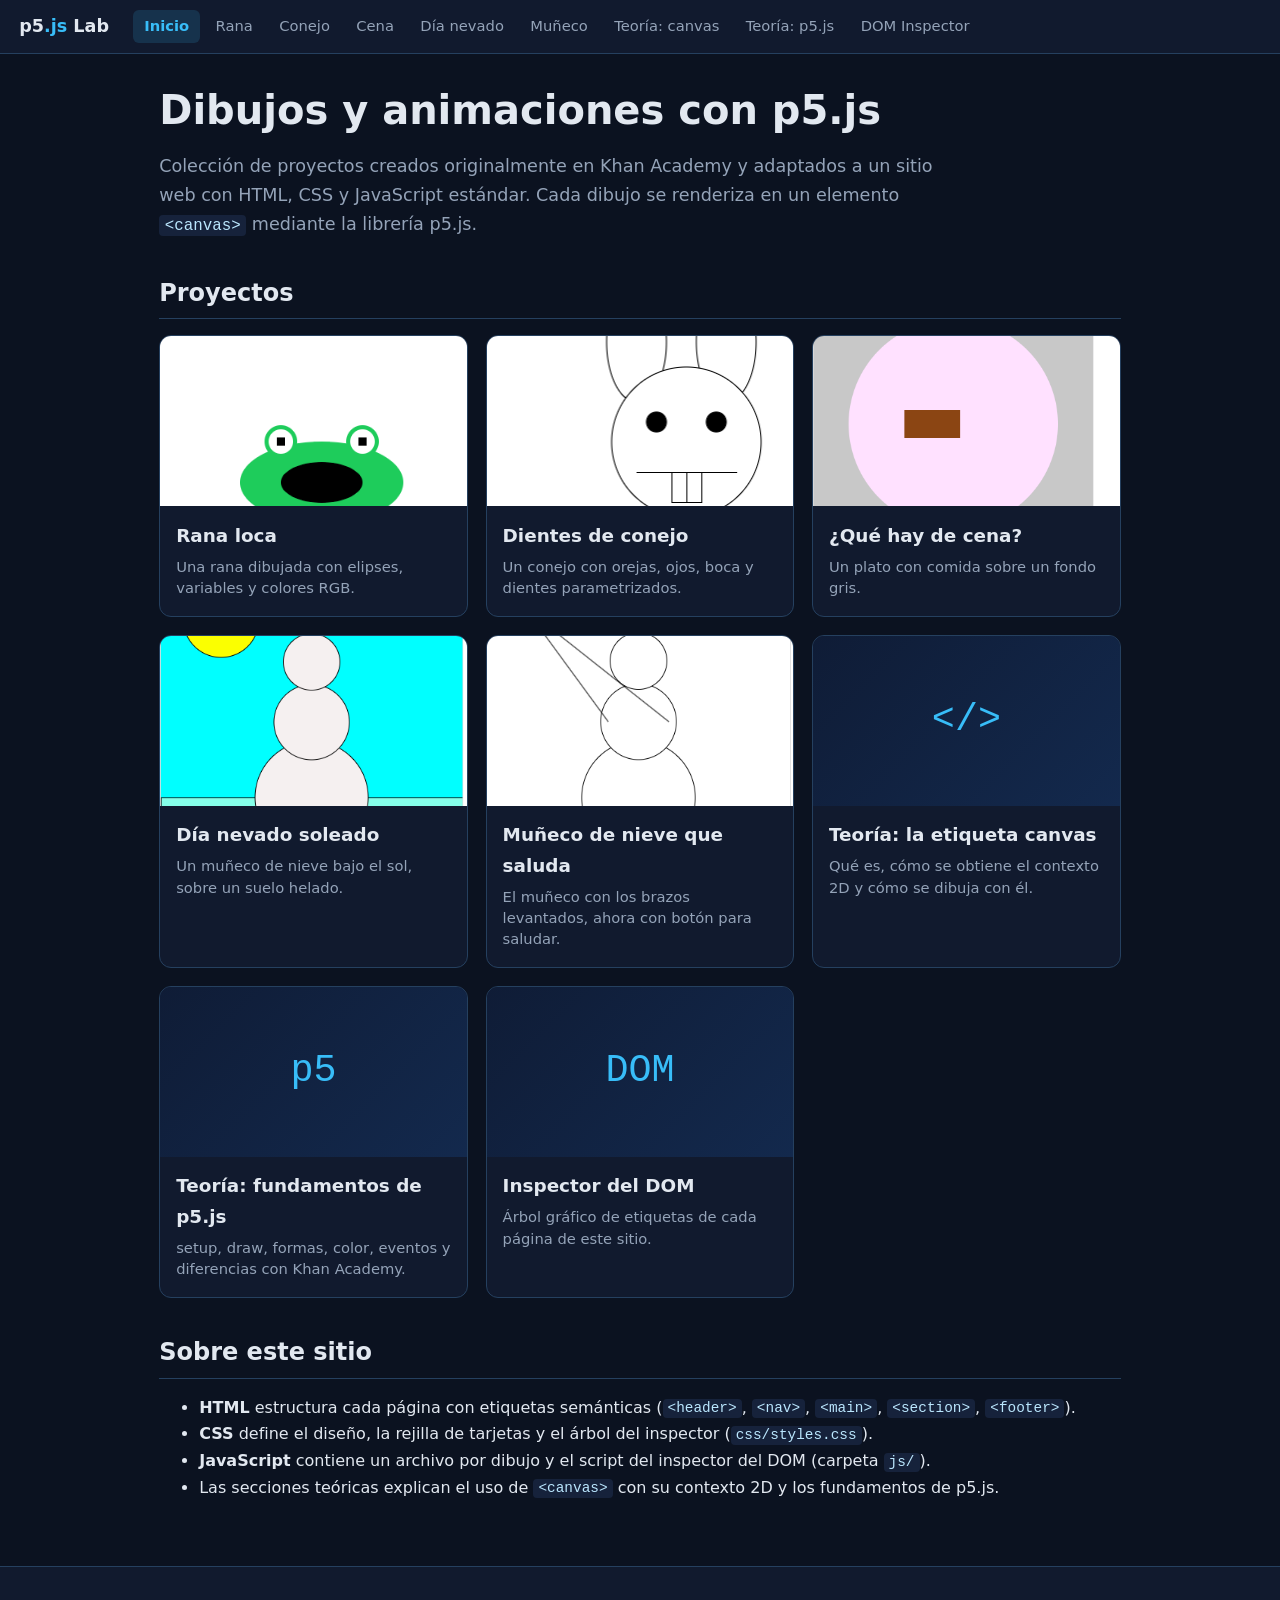
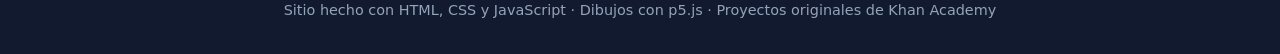
==== index.html @ 33856f77 "Sitio web p5.js" ====
<!DOCTYPE html>
<html lang="es">
<head>
  <meta charset="UTF-8">
  <meta name="viewport" content="width=device-width, initial-scale=1">
  <meta name="description" content="Proyectos de dibujo y animación con p5.js y canvas, adaptados de Khan Academy.">
  <title>Inicio · p5.js Lab</title>
  <link rel="stylesheet" href="css/styles.css">
</head>
<body>
  <header class="site-header">
    <a class="brand" href="index.html">p5<span>.js</span> Lab</a>
    <nav aria-label="Navegación principal">
      <ul>
        <li><a href="index.html" aria-current="page">Inicio</a></li>
        <li><a href="rana.html">Rana</a></li>
        <li><a href="conejo.html">Conejo</a></li>
        <li><a href="cena.html">Cena</a></li>
        <li><a href="dia-nevado.html">Día nevado</a></li>
        <li><a href="muneco.html">Muñeco</a></li>
        <li><a href="teoria-canvas.html">Teoría: canvas</a></li>
        <li><a href="teoria-p5.html">Teoría: p5.js</a></li>
        <li><a href="dom-inspector.html">DOM Inspector</a></li>
      </ul>
    </nav>
  </header>

  <main id="inicio">
    <section id="bienvenida">
      <h1>Dibujos y animaciones con p5.js</h1>
      <p class="lead">Colección de proyectos creados originalmente en Khan Academy y adaptados a un sitio web con HTML, CSS y JavaScript estándar. Cada dibujo se renderiza en un elemento <code>&lt;canvas&gt;</code> mediante la librería p5.js.</p>
    </section>

    <section id="proyectos">
      <h2>Proyectos</h2>
      <ul class="rejilla">
        <li class="tarjeta">
          <a href="rana.html">
            <img src="img/miniatura-rana.png" alt="Vista previa de Rana loca" loading="lazy">
            <div class="cuerpo"><h3>Rana loca</h3><p>Una rana dibujada con elipses, variables y colores RGB.</p></div>
          </a>
        </li>
        <li class="tarjeta">
          <a href="conejo.html">
            <img src="img/miniatura-conejo.png" alt="Vista previa de Dientes de conejo" loading="lazy">
            <div class="cuerpo"><h3>Dientes de conejo</h3><p>Un conejo con orejas, ojos, boca y dientes parametrizados.</p></div>
          </a>
        </li>
        <li class="tarjeta">
          <a href="cena.html">
            <img src="img/miniatura-cena.png" alt="Vista previa de ¿Qué hay de cena?" loading="lazy">
            <div class="cuerpo"><h3>¿Qué hay de cena?</h3><p>Un plato con comida sobre un fondo gris.</p></div>
          </a>
        </li>
        <li class="tarjeta">
          <a href="dia-nevado.html">
            <img src="img/miniatura-dia-nevado.png" alt="Vista previa de Día nevado soleado" loading="lazy">
            <div class="cuerpo"><h3>Día nevado soleado</h3><p>Un muñeco de nieve bajo el sol, sobre un suelo helado.</p></div>
          </a>
        </li>
        <li class="tarjeta">
          <a href="muneco.html">
            <img src="img/miniatura-muneco.png" alt="Vista previa de Muñeco de nieve que saluda" loading="lazy">
            <div class="cuerpo"><h3>Muñeco de nieve que saluda</h3><p>El muñeco con los brazos levantados, ahora con botón para saludar.</p></div>
          </a>
        </li>
        <li class="tarjeta teoria">
          <a href="teoria-canvas.html">
            <div class="icono" aria-hidden="true">&lt;/&gt;</div>
            <div class="cuerpo"><h3>Teoría: la etiqueta canvas</h3><p>Qué es, cómo se obtiene el contexto 2D y cómo se dibuja con él.</p></div>
          </a>
        </li>
        <li class="tarjeta teoria">
          <a href="teoria-p5.html">
            <div class="icono" aria-hidden="true">p5</div>
            <div class="cuerpo"><h3>Teoría: fundamentos de p5.js</h3><p>setup, draw, formas, color, eventos y diferencias con Khan Academy.</p></div>
          </a>
        </li>
        <li class="tarjeta teoria">
          <a href="dom-inspector.html">
            <div class="icono" aria-hidden="true">DOM</div>
            <div class="cuerpo"><h3>Inspector del DOM</h3><p>Árbol gráfico de etiquetas de cada página de este sitio.</p></div>
          </a>
        </li>
      </ul>
    </section>

    <section id="acerca">
      <h2>Sobre este sitio</h2>
      <ul>
        <li><strong>HTML</strong> estructura cada página con etiquetas semánticas (<code>&lt;header&gt;</code>, <code>&lt;nav&gt;</code>, <code>&lt;main&gt;</code>, <code>&lt;section&gt;</code>, <code>&lt;footer&gt;</code>).</li>
        <li><strong>CSS</strong> define el diseño, la rejilla de tarjetas y el árbol del inspector (<code>css/styles.css</code>).</li>
        <li><strong>JavaScript</strong> contiene un archivo por dibujo y el script del inspector del DOM (carpeta <code>js/</code>).</li>
        <li>Las secciones teóricas explican el uso de <code>&lt;canvas&gt;</code> con su contexto 2D y los fundamentos de p5.js.</li>
      </ul>
    </section>
  </main>

  <footer class="site-footer">
    <p>Sitio hecho con HTML, CSS y JavaScript · Dibujos con p5.js · Proyectos originales de Khan Academy</p>
  </footer>


</body>
</html>
---- css/styles.css ----
/* ===== Variables ===== */
:root {
  --bg: #0b1220;
  --panel: #111a2e;
  --panel-2: #16223b;
  --borde: #25405f;
  --cyan: #38bdf8;
  --verde: #34d399;
  --ambar: #fbbf24;
  --violeta: #a78bfa;
  --texto: #e2e8f0;
  --muted: #94a3b8;
  --linea: #5b7089;
  --mono: ui-monospace, "SFMono-Regular", Menlo, Consolas, "Liberation Mono", monospace;
  --sans: system-ui, -apple-system, "Segoe UI", Roboto, "Helvetica Neue", Arial, sans-serif;
}

* { box-sizing: border-box; }

html { scroll-behavior: smooth; }

body {
  margin: 0;
  background: var(--bg);
  color: var(--texto);
  font-family: var(--sans);
  line-height: 1.65;
  min-height: 100vh;
  display: flex;
  flex-direction: column;
}

a { color: var(--cyan); }
a:hover { color: #7dd3fc; }

/* ===== Encabezado y navegación ===== */
.site-header {
  background: var(--panel);
  border-bottom: 1px solid var(--borde);
  padding: .6rem 1.2rem;
  display: flex;
  flex-wrap: wrap;
  align-items: center;
  gap: .6rem 1.5rem;
  position: sticky;
  top: 0;
  z-index: 10;
}

.brand {
  font-weight: 700;
  font-size: 1.1rem;
  text-decoration: none;
  color: var(--texto);
}
.brand span { color: var(--cyan); }

.site-header nav ul {
  list-style: none;
  margin: 0;
  padding: 0;
  display: flex;
  flex-wrap: wrap;
  gap: .25rem;
}

.site-header nav a {
  display: block;
  padding: .3rem .7rem;
  border-radius: 6px;
  text-decoration: none;
  color: var(--muted);
  font-size: .92rem;
}
.site-header nav a:hover { background: var(--panel-2); color: var(--texto); }
.site-header nav a[aria-current="page"] {
  background: rgba(56, 189, 248, .15);
  color: var(--cyan);
  font-weight: 600;
}

/* ===== Contenido ===== */
main {
  width: 100%;
  max-width: 1000px;
  margin: 0 auto;
  padding: 2rem 1.2rem 3rem;
  flex: 1;
}
main.ancho { max-width: 1400px; }

h1 { font-size: clamp(1.8rem, 4vw, 2.5rem); line-height: 1.2; margin: 0 0 .6rem; }
h2 {
  font-size: 1.5rem;
  margin: 2.2rem 0 .8rem;
  padding-bottom: .3rem;
  border-bottom: 1px solid var(--borde);
}
h3 { font-size: 1.15rem; margin: 1.6rem 0 .5rem; color: var(--cyan); }

.lead { font-size: 1.1rem; color: var(--muted); max-width: 70ch; }

code {
  font-family: var(--mono);
  font-size: .9em;
  background: var(--panel-2);
  padding: .1em .35em;
  border-radius: 4px;
  color: #bae6fd;
}

pre {
  background: #060b16;
  border: 1px solid var(--borde);
  border-radius: 10px;
  padding: 1rem 1.2rem;
  overflow-x: auto;
  line-height: 1.5;
}
pre code { background: none; padding: 0; color: #e2e8f0; font-size: .88rem; }

/* ===== Tarjetas de la página principal ===== */
.rejilla {
  display: grid;
  grid-template-columns: repeat(auto-fill, minmax(230px, 1fr));
  gap: 1.1rem;
  list-style: none;
  padding: 0;
  margin: 1rem 0 0;
}

.tarjeta {
  background: var(--panel);
  border: 1px solid var(--borde);
  border-radius: 12px;
  overflow: hidden;
  transition: transform .15s, border-color .15s;
}
.tarjeta:hover { transform: translateY(-3px); border-color: var(--cyan); }
.tarjeta a { display: block; text-decoration: none; color: inherit; height: 100%; }
.tarjeta img { display: block; width: 100%; height: 170px; object-fit: cover; background: #fff; }
.tarjeta .cuerpo { padding: .9rem 1rem 1.1rem; }
.tarjeta h3 { margin: 0 0 .3rem; color: var(--texto); }
.tarjeta p { margin: 0; color: var(--muted); font-size: .92rem; line-height: 1.45; }

.tarjeta.teoria .icono {
  height: 170px;
  display: grid;
  place-items: center;
  font-family: var(--mono);
  font-size: 2.4rem;
  color: var(--cyan);
  background: linear-gradient(135deg, #0f1c36, #13294d);
}

/* ===== Lienzo y proyectos ===== */
.canvas-wrap {
  background: #fff;
  border: 2px solid var(--borde);
  border-radius: 10px;
  display: inline-block;
  line-height: 0;
  max-width: 100%;
  overflow: hidden;
}
.canvas-wrap canvas { max-width: 100%; height: auto !important; }

.controles { margin-top: .8rem; display: flex; gap: .6rem; flex-wrap: wrap; }

button, .boton {
  font: inherit;
  font-size: .92rem;
  background: var(--panel-2);
  color: var(--texto);
  border: 1px solid var(--cyan);
  border-radius: 8px;
  padding: .45rem 1rem;
  cursor: pointer;
  text-decoration: none;
  display: inline-block;
}
button:hover, .boton:hover { background: rgba(56, 189, 248, .2); color: var(--texto); }

figure { margin: 0; }
figure img { max-width: 100%; border-radius: 10px; border: 1px solid var(--borde); background: #fff; }
figcaption { color: var(--muted); font-size: .9rem; margin-top: .4rem; }

.pager {
  display: flex;
  justify-content: space-between;
  gap: 1rem;
  margin-top: 3rem;
  padding-top: 1.2rem;
  border-top: 1px solid var(--borde);
}

.nota {
  background: rgba(56, 189, 248, .08);
  border-left: 4px solid var(--cyan);
  padding: .7rem 1rem;
  border-radius: 0 8px 8px 0;
  margin: 1rem 0;
}

table { border-collapse: collapse; width: 100%; margin: 1rem 0; font-size: .93rem; }
th, td { border: 1px solid var(--borde); padding: .5rem .7rem; text-align: left; vertical-align: top; }
th { background: var(--panel-2); }
.tabla-scroll { overflow-x: auto; }

/* ===== Pie ===== */
.site-footer {
  border-top: 1px solid var(--borde);
  background: var(--panel);
  color: var(--muted);
  text-align: center;
  padding: 1.1rem;
  font-size: .9rem;
}

/* ===== Inspector del DOM ===== */
.insp-barra {
  display: flex;
  flex-wrap: wrap;
  gap: .5rem;
  margin: 1.2rem 0 .8rem;
}
.insp-barra button[aria-pressed="true"] {
  background: var(--cyan);
  color: #04121f;
  font-weight: 700;
}

.insp-info {
  display: flex;
  flex-wrap: wrap;
  gap: .5rem 1.5rem;
  color: var(--muted);
  font-size: .92rem;
  margin-bottom: .6rem;
}
.insp-info strong { color: var(--texto); }

.leyenda { display: flex; flex-wrap: wrap; gap: .4rem 1.2rem; font-size: .85rem; color: var(--muted); }
.leyenda i {
  display: inline-block;
  width: .9rem; height: .9rem;
  border-radius: 3px;
  border: 2px solid;
  vertical-align: -2px;
  margin-right: .3rem;
}

.arbol-scroll {
  background: #0d1526;
  border: 1px solid var(--borde);
  border-radius: 14px;
  padding: 1.5rem 1rem 2rem;
  overflow: auto;
  max-height: 80vh;
}

.arbol { width: max-content; min-width: 100%; }

.arbol ul {
  list-style: none;
  margin: 0;
  padding: 22px 0 0;
  position: relative;
  display: flex;
  justify-content: center;
}
.arbol > ul { padding-top: 0; }

.arbol li {
  position: relative;
  text-align: center;
  padding: 22px 7px 0;
}
.arbol > ul > li { padding-top: 0; }

/* conectores */
.arbol li::before, .arbol li::after {
  content: "";
  position: absolute;
  top: 0;
  right: 50%;
  width: 50%;
  height: 22px;
  border-top: 2px solid var(--linea);
}
.arbol li::after { right: auto; left: 50%; border-left: 2px solid var(--linea); }
.arbol li:only-child::before, .arbol li:only-child::after { display: none; }
.arbol li:only-child { padding-top: 22px; }
.arbol > ul > li:only-child { padding-top: 0; }
.arbol li:first-child::before, .arbol li:last-child::after { border: 0 none; }
.arbol li:last-child::before { border-right: 2px solid var(--linea); border-radius: 0 6px 0 0; }
.arbol li:first-child::after { border-radius: 6px 0 0 0; }
.arbol ul ul::before {
  content: "";
  position: absolute;
  top: 0;
  left: 50%;
  height: 22px;
  border-left: 2px solid var(--linea);
}

.nodo {
  display: inline-block;
  min-width: 70px;
  max-width: 190px;
  background: #1b2842;
  border: 2px solid var(--cyan);
  border-radius: 8px;
  padding: .3rem .65rem;
  font-family: var(--mono);
  font-size: .82rem;
  color: #f1f5f9;
  line-height: 1.3;
  position: relative;
  z-index: 1;
}
.nodo b { display: block; font-weight: 700; }
.nodo small {
  display: block;
  font-size: .68rem;
  color: var(--muted);
  white-space: nowrap;
  overflow: hidden;
  text-overflow: ellipsis;
}
.nodo.tiene-hijos { cursor: pointer; }
.nodo.tiene-hijos:hover { background: #24365a; }

.nodo.cat-raiz { border-color: var(--cyan); }
.nodo.cat-head { border-color: var(--violeta); }
.nodo.cat-semantico { border-color: var(--verde); }
.nodo.cat-contenido { border-color: var(--ambar); }
.nodo.cat-otro { border-color: var(--linea); }

.nodo .mas {
  display: none;
  position: absolute;
  top: -10px; right: -10px;
  background: var(--ambar);
  color: #1a1203;
  font-family: var(--sans);
  font-weight: 700;
  font-size: .68rem;
  min-width: 22px;
  height: 22px;
  border-radius: 11px;
  align-items: center;
  justify-content: center;
  padding: 0 5px;
}
li.colapsado > ul { display: none; }
li.colapsado > .nodo .mas { display: inline-flex; }

.error-insp {
  background: rgba(248, 113, 113, .12);
  border-left: 4px solid #f87171;
  padding: .8rem 1rem;
  border-radius: 0 8px 8px 0;
}

@media (max-width: 600px) {
  main { padding: 1.2rem .9rem 2rem; }
  .site-header { position: static; }
}
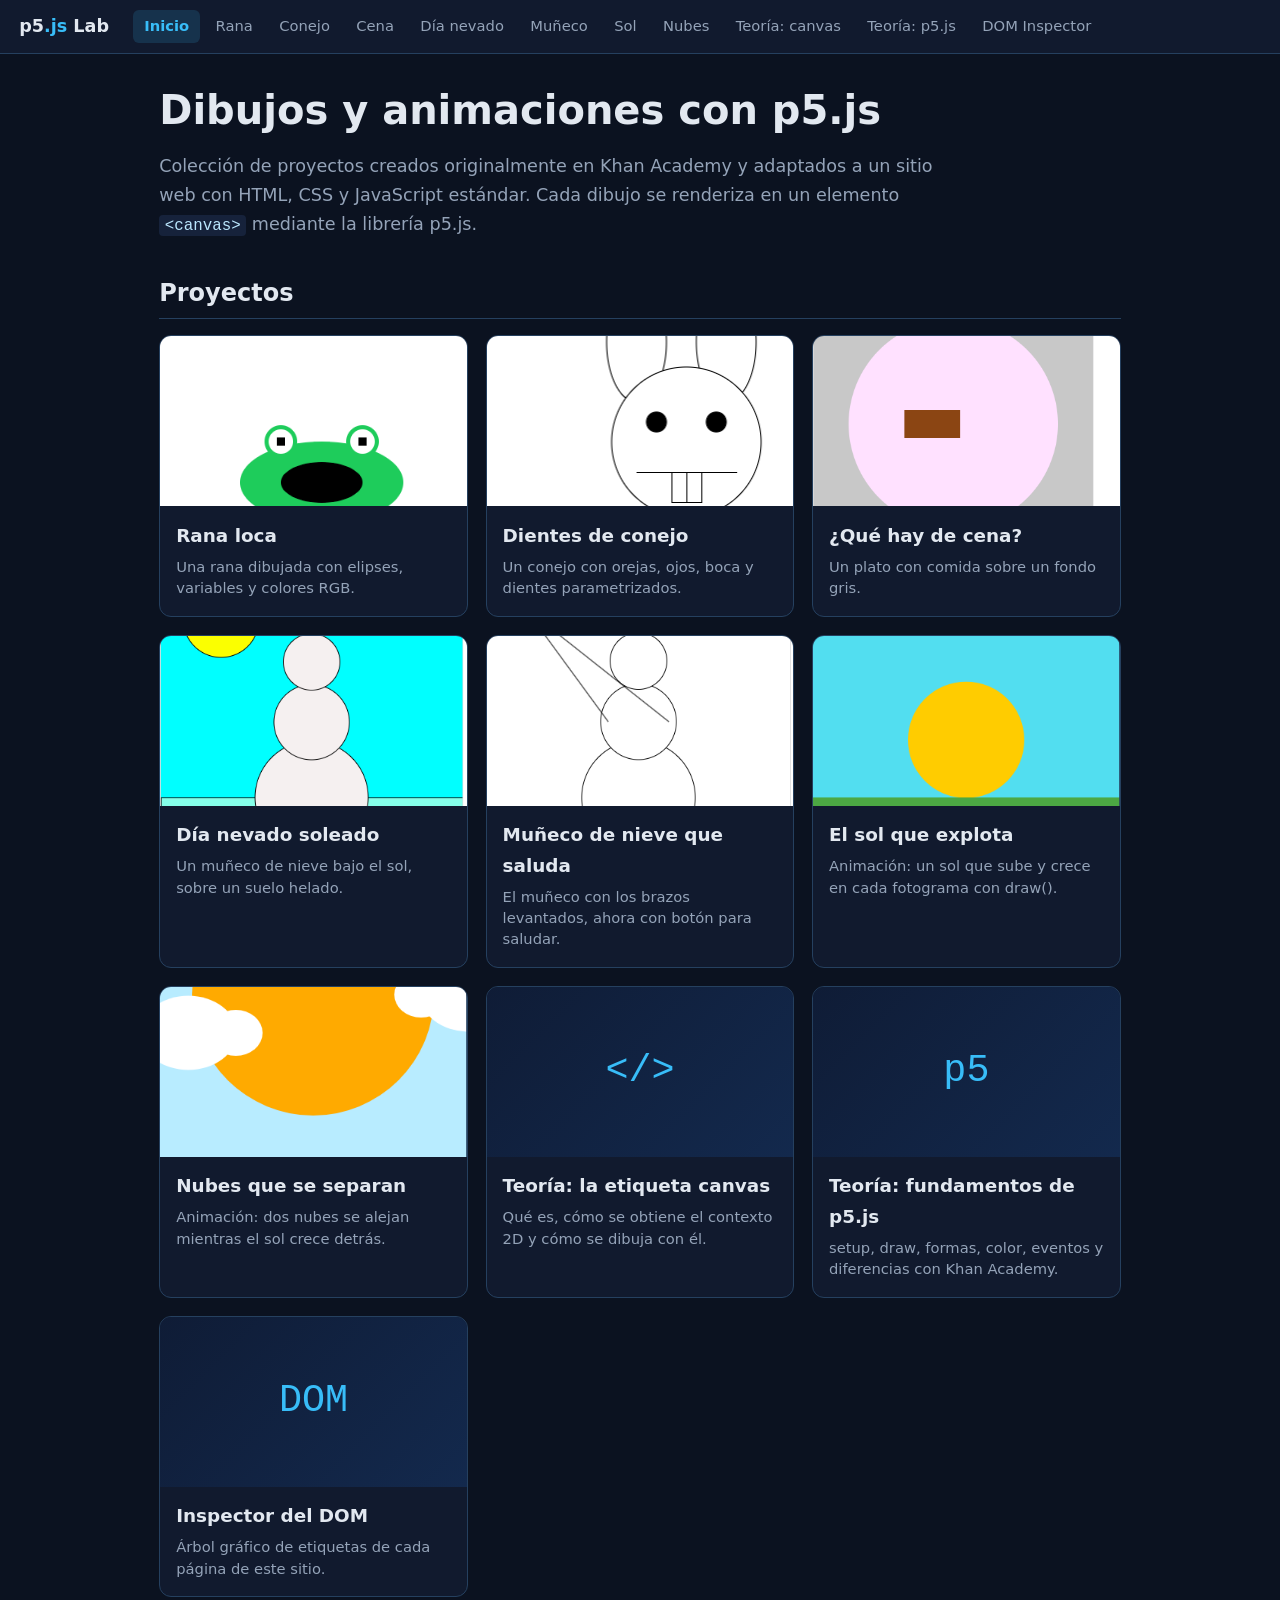
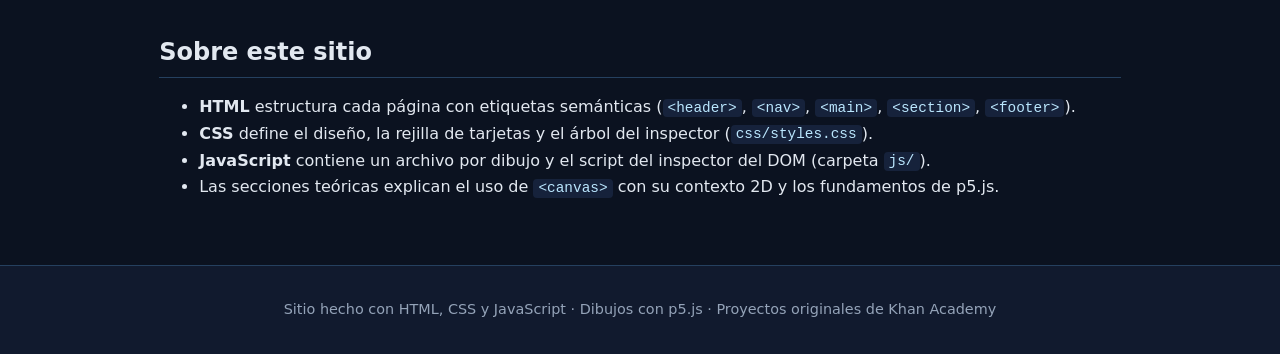
==== commit 3a699910: "Agregar El sol que explota y Nubes que se separan - Páginas nuevas sol-explota.html y nubes.html con" ====
--- a/index.html
+++ b/index.html
@@ -18,6 +18,8 @@
         <li><a href="cena.html">Cena</a></li>
         <li><a href="dia-nevado.html">Día nevado</a></li>
         <li><a href="muneco.html">Muñeco</a></li>
+        <li><a href="sol-explota.html">Sol</a></li>
+        <li><a href="nubes.html">Nubes</a></li>
         <li><a href="teoria-canvas.html">Teoría: canvas</a></li>
         <li><a href="teoria-p5.html">Teoría: p5.js</a></li>
         <li><a href="dom-inspector.html">DOM Inspector</a></li>
@@ -64,6 +66,18 @@
             <div class="cuerpo"><h3>Muñeco de nieve que saluda</h3><p>El muñeco con los brazos levantados, ahora con botón para saludar.</p></div>
           </a>
         </li>
+        <li class="tarjeta">
+          <a href="sol-explota.html">
+            <img src="img/miniatura-sol-explota.png" alt="Vista previa de El sol que explota" loading="lazy">
+            <div class="cuerpo"><h3>El sol que explota</h3><p>Animación: un sol que sube y crece en cada fotograma con draw().</p></div>
+          </a>
+        </li>
+        <li class="tarjeta">
+          <a href="nubes.html">
+            <img src="img/miniatura-nubes.png" alt="Vista previa de Nubes que se separan" loading="lazy">
+            <div class="cuerpo"><h3>Nubes que se separan</h3><p>Animación: dos nubes se alejan mientras el sol crece detrás.</p></div>
+          </a>
+        </li>
         <li class="tarjeta teoria">
           <a href="teoria-canvas.html">
             <div class="icono" aria-hidden="true">&lt;/&gt;</div>
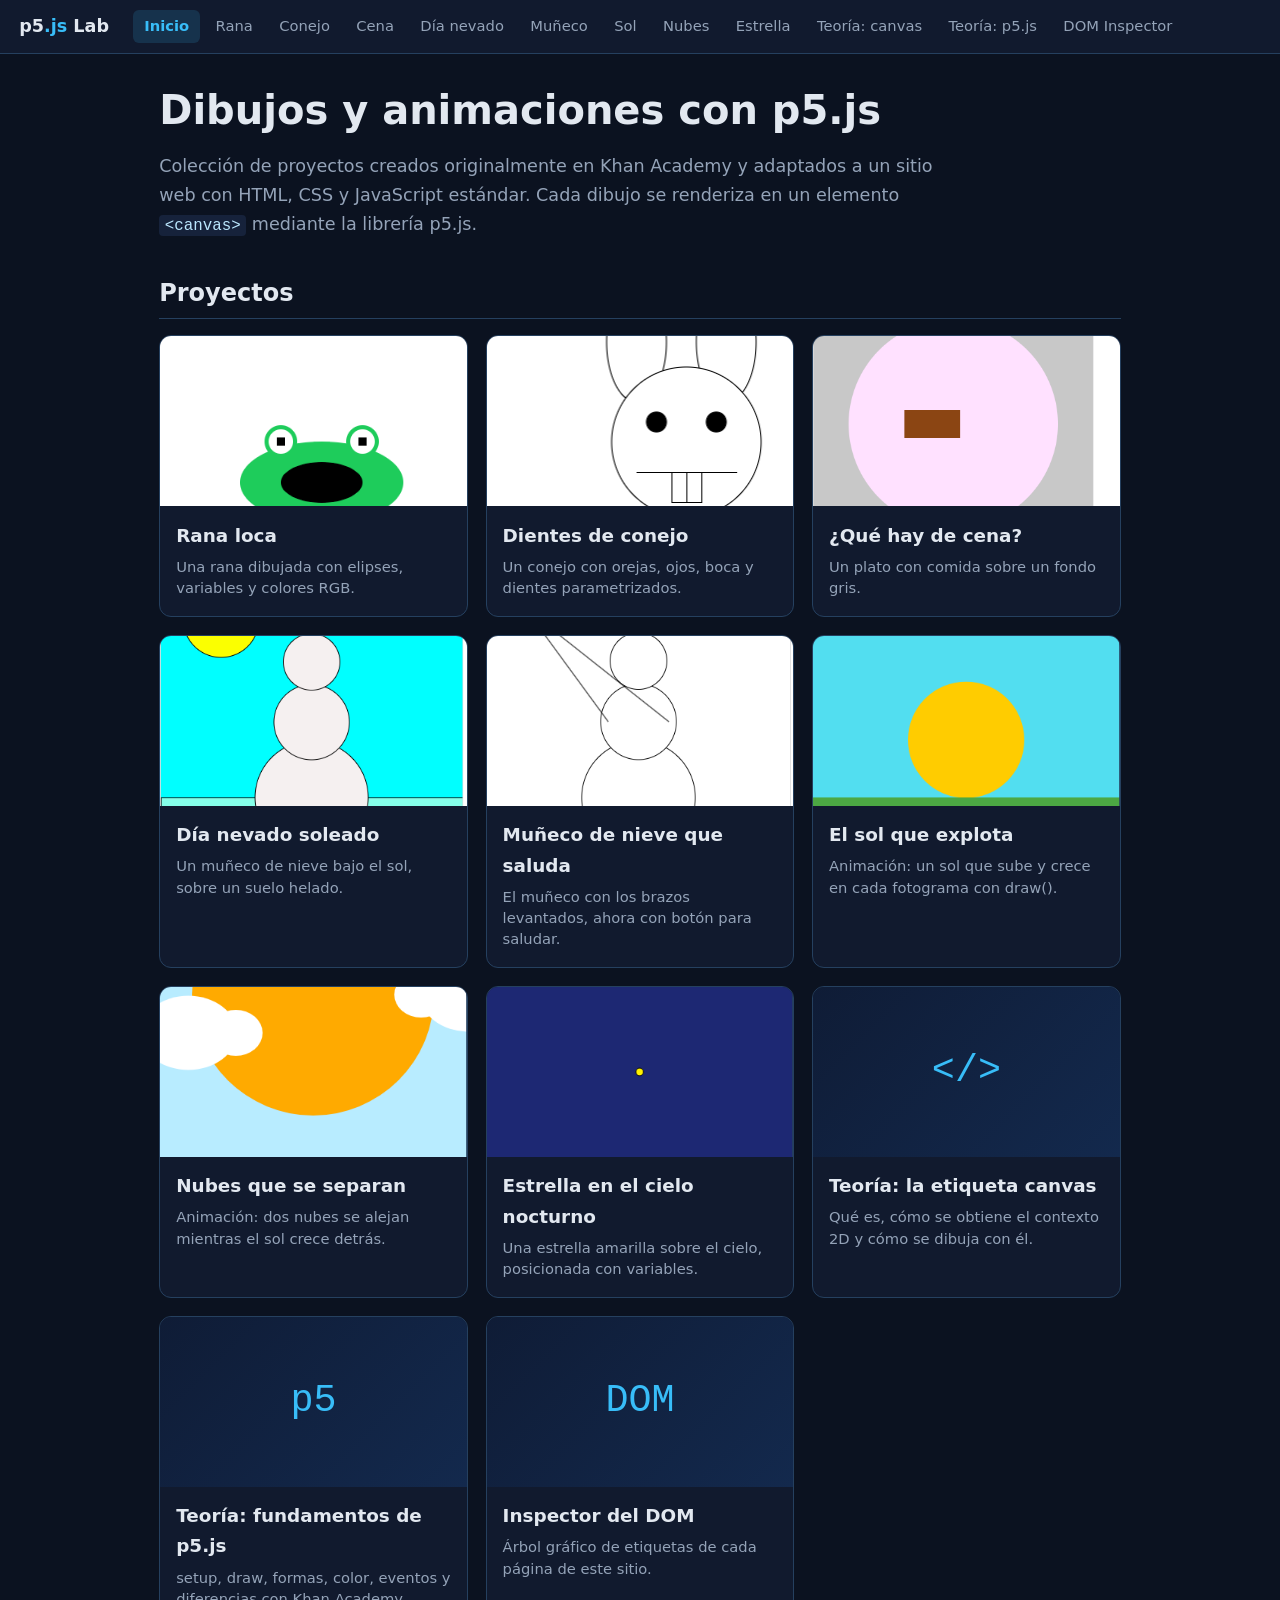
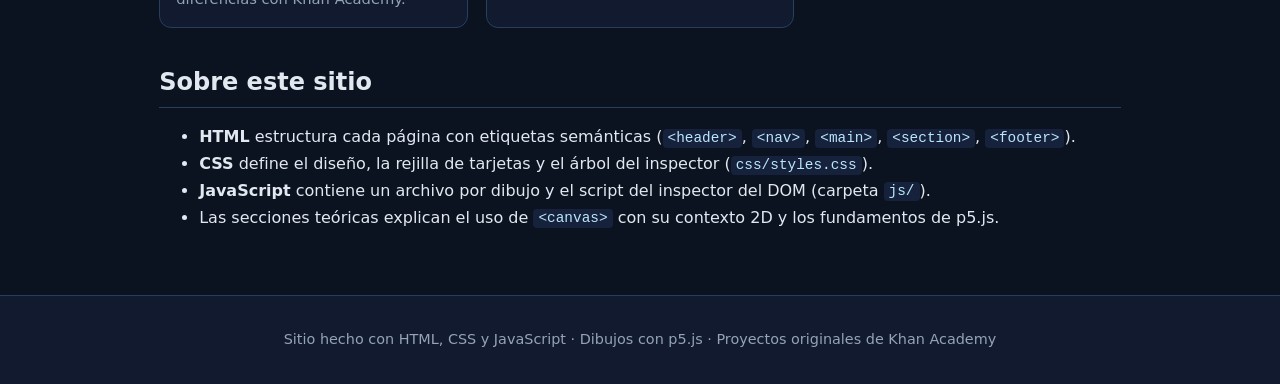
==== commit 98501aa0: "Agregar Estrella en el cielo nocturno - Página estrella.html con dibujo, botones para mover la estre" ====
--- a/index.html
+++ b/index.html
@@ -20,6 +20,7 @@
         <li><a href="muneco.html">Muñeco</a></li>
         <li><a href="sol-explota.html">Sol</a></li>
         <li><a href="nubes.html">Nubes</a></li>
+        <li><a href="estrella.html">Estrella</a></li>
         <li><a href="teoria-canvas.html">Teoría: canvas</a></li>
         <li><a href="teoria-p5.html">Teoría: p5.js</a></li>
         <li><a href="dom-inspector.html">DOM Inspector</a></li>
@@ -78,6 +79,12 @@
             <div class="cuerpo"><h3>Nubes que se separan</h3><p>Animación: dos nubes se alejan mientras el sol crece detrás.</p></div>
           </a>
         </li>
+        <li class="tarjeta">
+          <a href="estrella.html">
+            <img src="img/miniatura-estrella.png" alt="Vista previa de Estrella en el cielo nocturno" loading="lazy">
+            <div class="cuerpo"><h3>Estrella en el cielo nocturno</h3><p>Una estrella amarilla sobre el cielo, posicionada con variables.</p></div>
+          </a>
+        </li>
         <li class="tarjeta teoria">
           <a href="teoria-canvas.html">
             <div class="icono" aria-hidden="true">&lt;/&gt;</div>
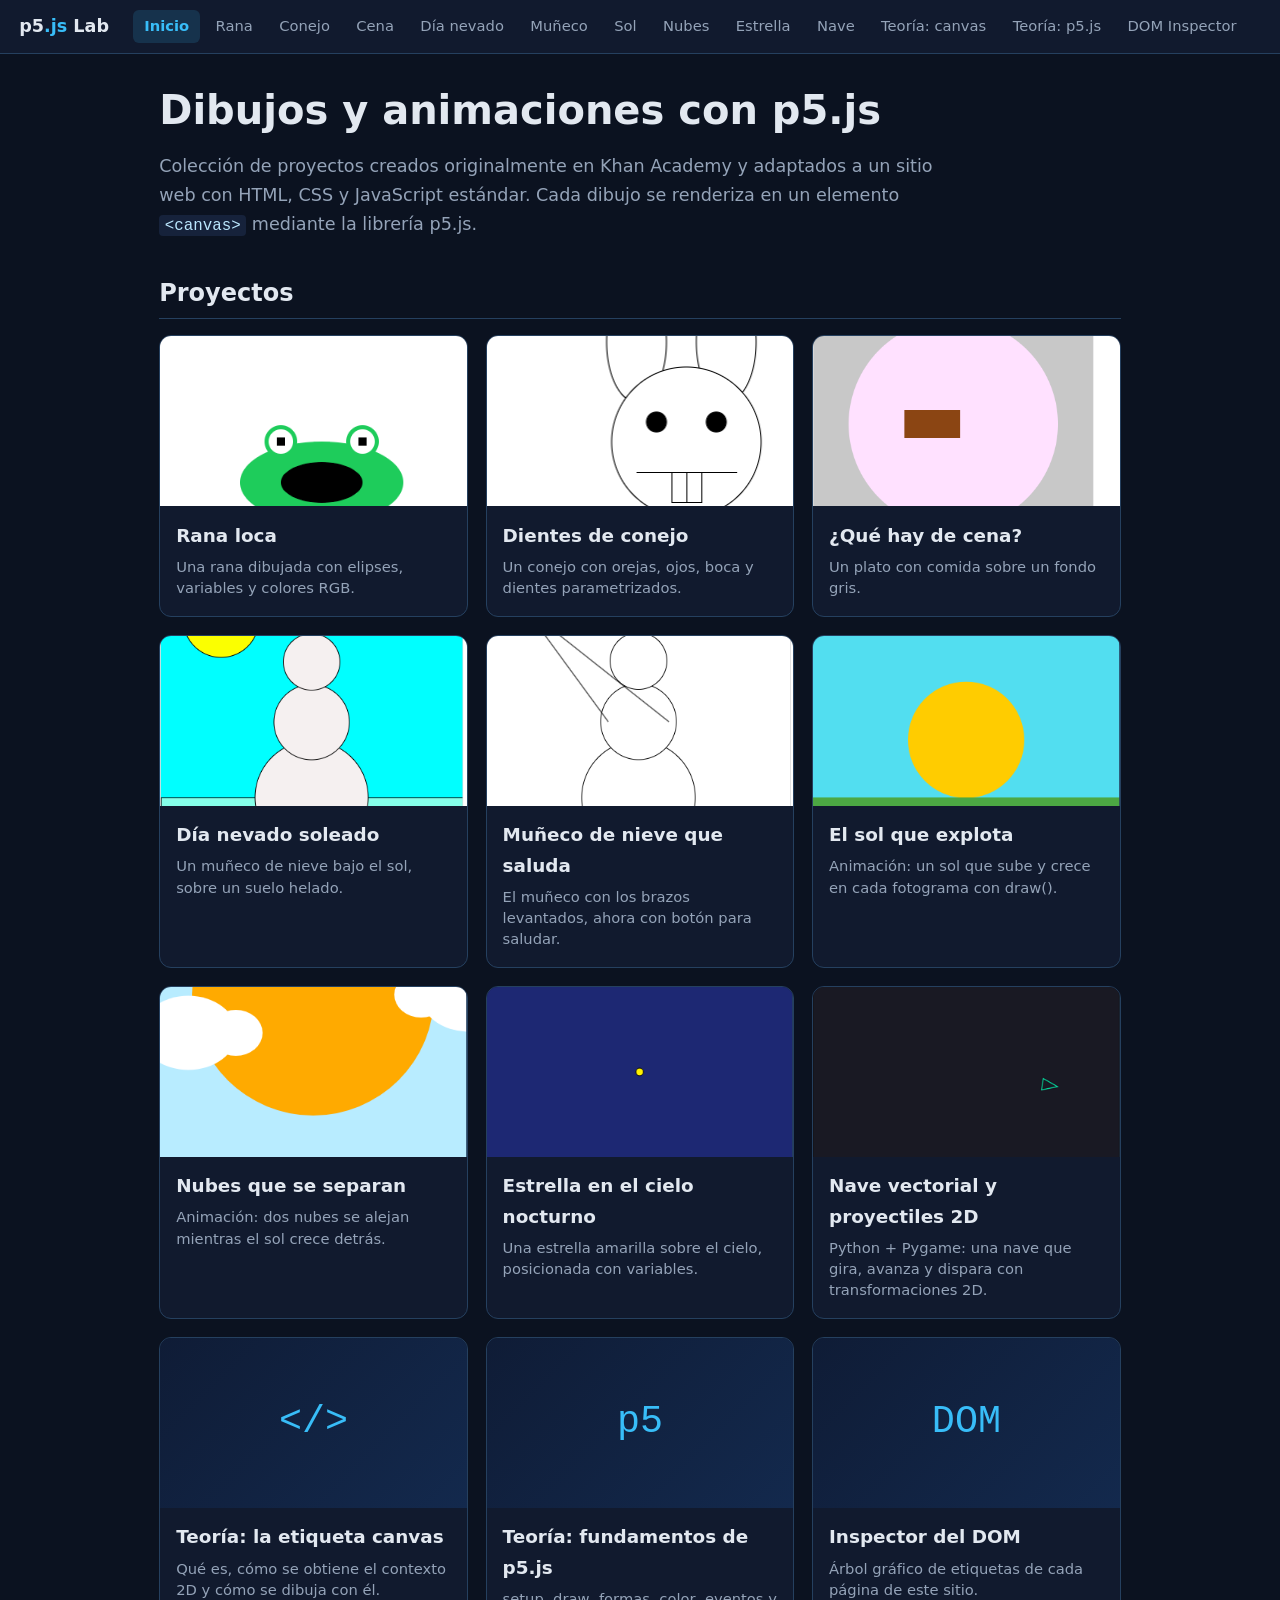
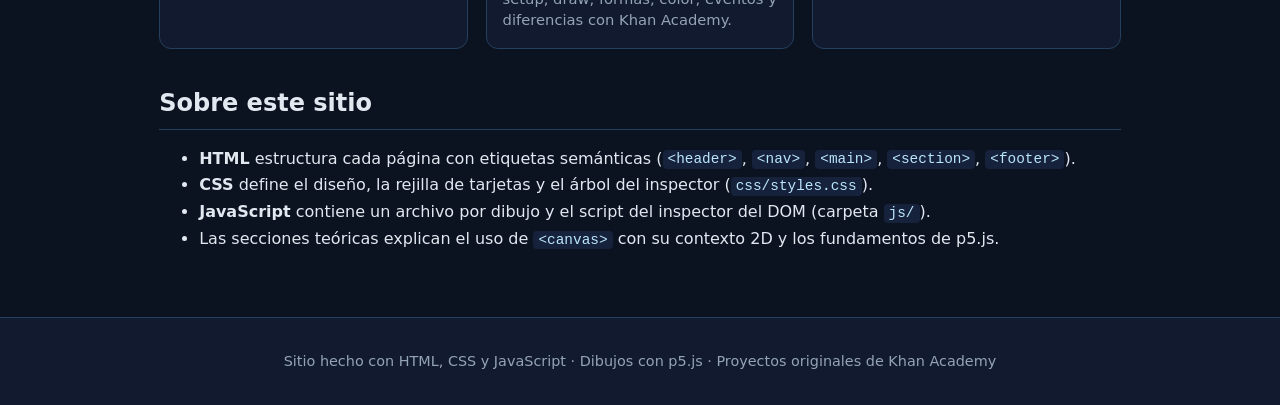
==== commit 50874e35: "Agregar Nave vectorial y proyectiles 2D - Página nave.html con la versión web (p5.js) de la nave, ta" ====
--- a/index.html
+++ b/index.html
@@ -21,6 +21,7 @@
         <li><a href="sol-explota.html">Sol</a></li>
         <li><a href="nubes.html">Nubes</a></li>
         <li><a href="estrella.html">Estrella</a></li>
+        <li><a href="nave.html">Nave</a></li>
         <li><a href="teoria-canvas.html">Teoría: canvas</a></li>
         <li><a href="teoria-p5.html">Teoría: p5.js</a></li>
         <li><a href="dom-inspector.html">DOM Inspector</a></li>
@@ -85,6 +86,12 @@
             <div class="cuerpo"><h3>Estrella en el cielo nocturno</h3><p>Una estrella amarilla sobre el cielo, posicionada con variables.</p></div>
           </a>
         </li>
+        <li class="tarjeta">
+          <a href="nave.html">
+            <img src="img/miniatura-nave.png" alt="Vista previa de Nave vectorial y proyectiles 2D" loading="lazy">
+            <div class="cuerpo"><h3>Nave vectorial y proyectiles 2D</h3><p>Python + Pygame: una nave que gira, avanza y dispara con transformaciones 2D.</p></div>
+          </a>
+        </li>
         <li class="tarjeta teoria">
           <a href="teoria-canvas.html">
             <div class="icono" aria-hidden="true">&lt;/&gt;</div>
